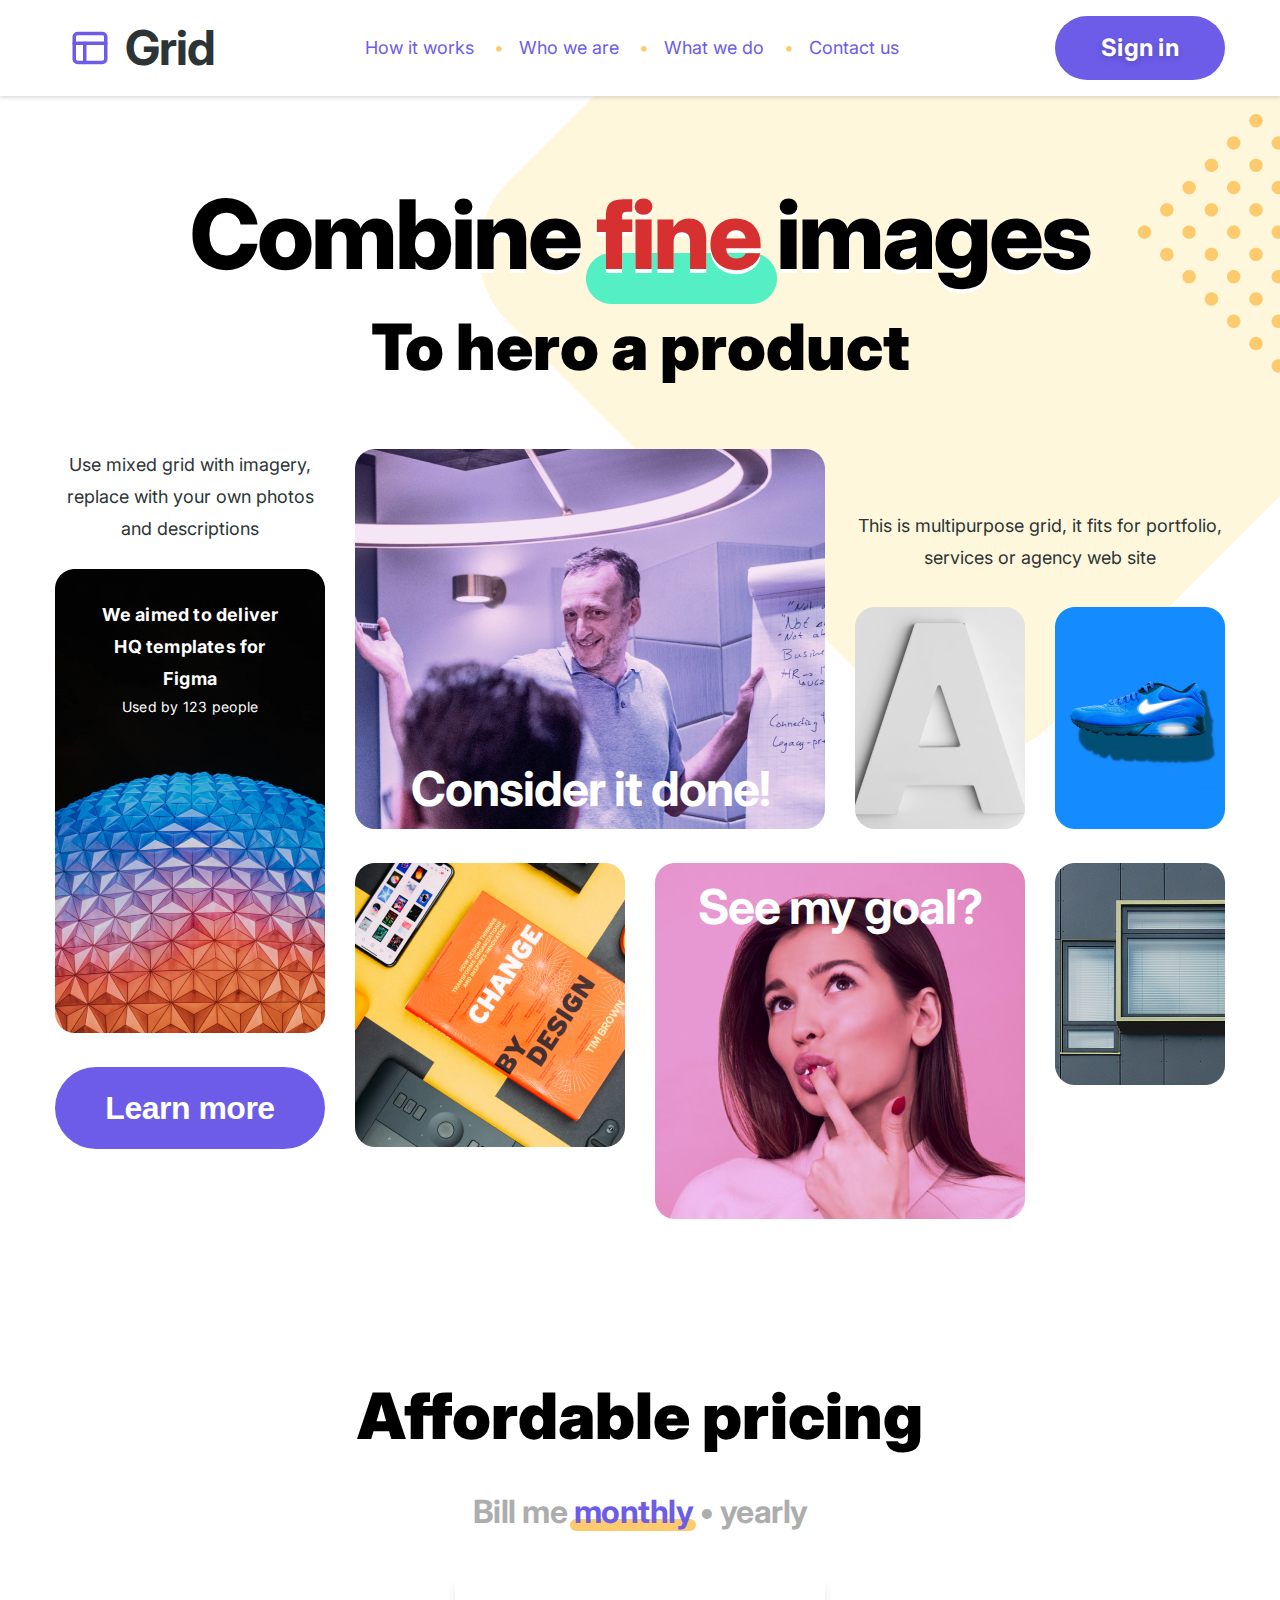
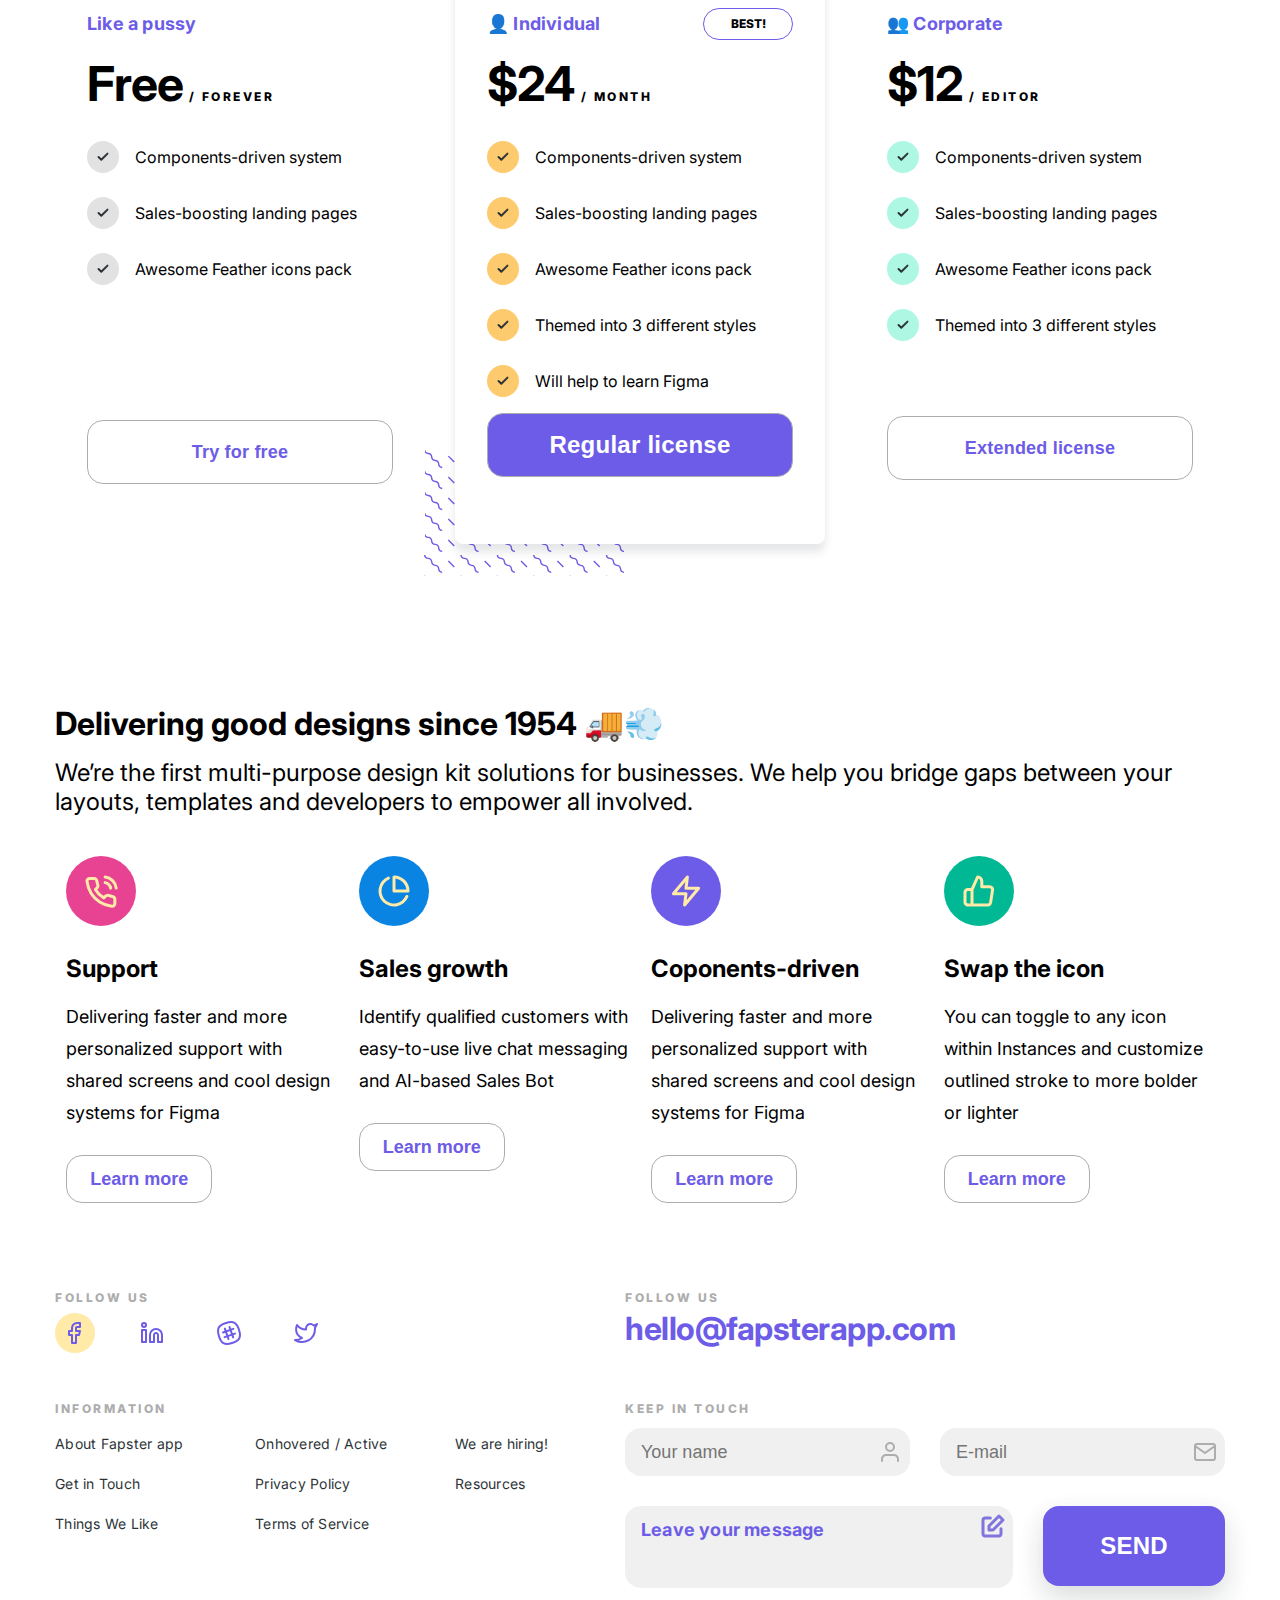
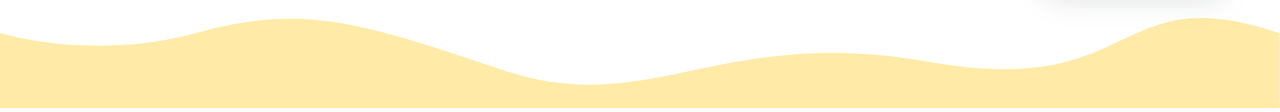
==== Lab1/index.html @ ec5af42c "[ ] Lab 1 - All code was contained in folder Lab1 and added gitignore" ====
<!DOCTYPE html>
<html lang="en">

<head>
	<meta charset="UTF-8">
	<meta http-equiv="X-UA-Compatible" content="IE=edge">
	<meta name="viewport" content="width=device-width, initial-scale=1.0">
	<title>Effective_lab</title>
	<link rel="stylesheet" href="./style.css">
	<link rel="preconnect" href="https://fonts.googleapis.com">
	<link rel="preconnect" href="https://fonts.gstatic.com" crossorigin>
	<link href="https://fonts.googleapis.com/css2?family=Inter:wght@300;400;500;600;700;800;900&display=swap"
		rel="stylesheet">
</head>

<body>
	<header>
		<div class="header-wraper">
			<div class="header--body">
				<div class="header--logo">
					<div class="header--burger">
						<span></span>
					</div>
					<img src="./assets/logo.svg" alt="Grid Logo" class="header--logoImg" />
					<h3 class="header--title">Grid</h3>
				</div>
				<nav class="header--nav">
					<ul class="header--navList">
						<li class="header--links"><a title="How it works">How it works</a></li>
						<li class="header--links"><a title="Who we are">Who we are</a></li>
						<li class="header--links"><a title="What we do">What we do</a></li>
						<li class="header--links"><a title="Contact us">Contact us</a></li>
					</ul>
				</nav>
				<buttton class="header--btn btn">Sign in</buttton>
			</div>
		</div>
	</header>

	<div class="container">

		<div class="line"></div>

		<main class="hero">
			<img src="./assets/Shape.png" alt="" class="hero--rect">
			<img src="./assets/Dots.png" alt="" class="hero--dots">
			<img src="./assets/underword.png" alt="" class="hero--under">

			<div class="hero__container">
				<h1 class="hero__title">Combine <span class="hero__title--highlight">fine</span> images</h1>
				<h2 class="hero__subtitle">To hero a product</h2>

				<div class="hero--grid">
					<div class="hero--box1">Use mixed grid with imagery, replace with your own photos and descriptions</div>
					<div class="hero--box2">
						<img src="./assets/main/box6.png" alt="" class="hero--gridImg">
						<h3 class="box-2-text grid-h3">See my goal?</h3>
					</div>
					<div class="hero--box3">
						<img src="./assets/main/box5.png" alt="" class="hero--gridImg">
					</div>
					<div class="hero--box4">
						<img src="./assets/main/box2.png" alt="" class="hero--gridImg">
						<p class="box-4-text">
							<b>We aimed to deliver HQ templates for Figma</b><br>
							Used by 123 people
						</p>
					</div>
					<div class="hero--box5">
						<img src="./assets/main/box4.png" alt="" class="hero--gridImg">
						<h3 class="box-5-text grid-h3">Consider it done!</h3>
					</div>
					<button class="hero--box6 btn">Learn more</button>
					<div class="hero--box7">
						<img src="./assets/main/box10.png" alt="" class="hero--gridImg">
					</div>
					<div class="hero--box8">
						<img src="./assets/main/box8.png" alt="" class="hero--gridImg">
					</div>
					<div class="hero--box9">
						<img src="./assets/main/box9.png" alt="" class="hero--gridImg">
					</div>
					<div class="hero--box10">This is multipurpose grid, it fits for portfolio, services or agency web site</div>
				</div>

			</div>
		</main>

		<div class="price">
			<h2 class="price__title">Affordable pricing</h2>
			<h3 class="price__subtitle">Bill me <span class="price--highlight">monthly</span> • yearly</h3>
			<img class="price--underYellow" src="./assets/price/underwordYellow.svg" alt="">
			<img src="./assets/wiggle.svg" alt="" class="price--wiggle">
			<div class="price__cards">

				<div class="price__card card--left">
					<h4 class="price__cardStatus">Like a pussy</h4>

					<p class="price__cardCost">Free<sub class="price--cardPeriod"> / forever</sub></p>

					<ul class="price__card--elements">
						<div class="price__card--element">
							<img src="./assets/checkMark.svg" alt="">
							<li class="price__card--discription">Components-driven system</li>
						</div>
						<div class="price__card--element">
							<img src="./assets/checkMark.svg" alt="">
							<li class="price__card--discription">Sales-boosting landing pages</li>
						</div>
						<div class="price__card--element">
							<img src="./assets/checkMark.svg" alt="">
							<li class="price__card--discription">Awesome Feather icons pack</li>
						</div>
					</ul>

					<button class="price--btn btn--left">Try for free</button>
				</div>

				<div class="price__card card--middle">
					<div class="price__card--desc">
						<h4 class="price__cardStatus">👤 Individual</h4>
						<div class="price__card--stiker">BEST!</div>
					</div>
					<p class="price__cardCost">$24<sub class="price--cardPeriod"> / month</sub></p>
					<ul class="price__card--elements">
						<div class="price__card--element">
							<img src="./assets/checkMarkYellow.svg" alt="">
							<li class="price__card--discription">Components-driven system</li>
						</div>
						<div class="price__card--element">
							<img src="./assets/checkMarkYellow.svg" alt="">
							<li class="price__card--discription">Sales-boosting landing pages</li>
						</div>
						<div class="price__card--element">
							<img src="./assets/checkMarkYellow.svg" alt="">
							<li class="price__card--discription">Awesome Feather icons pack</li>
						</div>
						<div class="price__card--element">
							<img src="./assets/checkMarkYellow.svg" alt="">
							<li class="price__card--discription">Themed into 3 different styles</li>
						</div>
						<div class="price__card--element">
							<img src="./assets/checkMarkYellow.svg" alt="">
							<li class="price__card--discription">Will help to learn Figma</li>
						</div>
					</ul>
					<button class="price--btn middle--btn">Regular license</button>
				</div>

				<div class="price__card card--right">
					<h4 class="price__cardStatus">👥 Corporate</h4>
					<p class="price__cardCost">$12<sub class="price--cardPeriod"> / EDITOR</sub></p>
					<ul class="price__card--elements">
						<div class="price__card--element">
							<img src="./assets/checkMarkGreen.svg" alt="">
							<li class="price__card--discription">Components-driven system</li>
						</div>
						<div class="price__card--element">
							<img src="./assets/checkMarkGreen.svg" alt="">
							<li class="price__card--discription">Sales-boosting landing pages</li>
						</div>
						<div class="price__card--element">
							<img src="./assets/checkMarkGreen.svg" alt="">
							<li class="price__card--discription">Awesome Feather icons pack</li>
						</div>
						<div class="price__card--element">
							<img src="./assets/checkMarkGreen.svg" alt="">
							<li class="price__card--discription">Themed into 3 different styles</li>
						</div>
					</ul>
					<button class="price--btn btn--right">Extended license</button>
				</div>

			</div> <!-- price__cards -->
		</div> <!-- price -->

		<div class="pros">
			<h2 class="pros__title">Delivering good designs since 1954 🚚💨</h2>
			<p class="pros__subtitle">We’re the first multi-purpose design kit solutions for businesses. We help you bridge
				gaps between your layouts, templates and developers to empower all involved.</p>
			<div class="pros__elements">

				<div class="pros__element">
					<img src="./assets/pros/phone.svg" alt="">
					<div class="pros__element--name">Support</div>
					<p class="pros__element--discription">Delivering faster and more personalized support with shared screens
						and
						cool design systems for Figma</p>
					<button class="pros__element--btn">Learn more</button>
				</div>

				<div class="pros__element">
					<img src="./assets/pros/piece.svg" alt="">
					<div class="pros__element--name">Sales growth</div>
					<p class="pros__element--discription">Identify qualified customers with easy-to-use live chat messaging and
						AI-based Sales Bot</p>
					<button class="pros__element--btn">Learn more</button>
				</div>


				<div class="pros__element">
					<img src="./assets/pros/zap.svg" alt="">
					<div class="pros__element--name">Coponents-driven</div>
					<p class="pros__element--discription">Delivering faster and more personalized support with shared screens
						and
						cool design systems for Figma</p>
					<button class="pros__element--btn">Learn more</button>
				</div>


				<div class="pros__element">
					<img src="./assets/pros/Like.svg" alt="">
					<div class="pros__element--name">Swap the icon</div>
					<p class="pros__element--discription">You can toggle to any icon within Instances and customize outlined
						stroke
						to more bolder or lighter</p>
					<button class="pros__element--btn">Learn more</button>
				</div>

			</div>
		</div>

		<footer>
			<div class="footer__container">

				<div class="footer__leftSide">
					<div class="footer--label label--social">follow us</div>
					<div class="footer__networks">
						<img class="footer__network network--highlight" src="./assets/footer/facebook.svg" alt="">
						<img class="footer__network" src="./assets/footer/linkedin.svg" alt="">
						<img class="footer__network" src="./assets/footer/slack.svg" alt="">
						<img class="footer__network" src="./assets/footer/twitter.svg" alt="">
					</div>

					<div class="footer__info">
						<div class="footer--label label--info">information</div>
						<div class="footer__info--components">
							<div class="footer__info--component comp--one">About Fapster app</div>
							<div class="footer__info--component comp--two">Get in Touch</div>
							<div class="footer__info--component comp--three">Things We Like</div>
							<div class="footer__info--component comp--four">Onhovered / Active</div>
							<div class="footer__info--component comp--five">Privacy Policy</div>
							<div class="footer__info--component comp--six">Terms of Service</div>
							<div class="footer__info--component comp--seven">We are hiring!</div>
							<div class="footer__info--component comp--eigth">Resources</div>
						</div>
					</div>

				</div> <!-- footer__leftSide -->

				<div class="footer__rightSide">
					<div class="footer--label">follow us</div>
					<h4 class="footer--mail">hello@fapsterapp.com</h4>

					<div class="footer__forms">
						<p class="footer--label label--forms">keep in touch</p>
						<div class="form__data">
							<input placeholder="Your name" id="name" type="text" class="form--name">
							<input placeholder="E-mail" id="email" type="email" class="form--mail">
						</div>
						<div class="form__feedback">
							<div class="form--message">
								<textarea name="" placeholder="Leave your message"></textarea>
							</div>
							<button class="form--send">SEND</button>
						</div>
					</div>
				</div>

			</div><!-- footer__container -->

		</footer>

	</div> <!-- container -->
	<img class="footer--wave" src="./assets/footer/wave.svg" alt="">
</body>

</html>
---- Lab1/style.css ----
:root {
	--main-white: white;
	--main-purple: #6C5CE7;
	--main-gray: #ADADAD;
	--main-text-color: #2D3436;
	--header-burger: #5C5C5C;
	--header-dots: #FDCB6E;
	--header-shadow: #26323829;
	--pricing-shadow: #2632381F;
	--text-shadow: 0px 2px 4px rgba(38, 50, 56, 0.16),
		0px 4px 8px rgba(38, 50, 56, 0.08);
	--form-input-bg: rgba(194, 194, 194, 0.24);
	--form-purple-border: rgba(108, 92, 231, 0.24);
	--footer-icons: #FFEAA7;

}

.container {
	width: 1170px;
	display: flex;
	flex-direction: column;
	justify-content: center;
	align-items: center;
	margin: 0 auto;
	max-width: 1440px;
}

body {
	font-family: 'Inter', sans-serif;
	position: relative;
	margin: 0 auto;
}

header {
	display: flex;
	justify-content: center;
	width: 100%;
	box-sizing: border-box;
	position: relative;
	z-index: 10;
	background: var(--main-white);
	box-shadow: 0 2px 4px var(--header-shadow);
}

.header::before {
	position: absolute;
	content: '';
	top: 0;
	left: 0;
	width: 100%;
	height: 100%;
	background-color: var(--main-white);
	z-index: 3;
}

/* Header wrap 1170 px */

.header-wraper {
	display: flex;
	width: 1170px;
	box-sizing: border-box;
}

.header--body {
	position: relative;
	width: 100%;
	box-sizing: border-box;
	display: flex;
	justify-content: space-between;
	height: 96px;
	align-items: center;
	background-color: var(--main-white);
}

.header--logo {
	display: flex;
	flex-direction: row;
	align-items: center;
}

.header--logoImg {
	width: 70px;
	height: 64px;
}

.header--title {
	margin: 0;
	font-weight: 700;
	font-size: 48px;
	line-height: 56px;
	letter-spacing: -1px;
	color: var(--main-text-color);
	position: relative;
	z-index: 5;
}

.header--nav {
	display: flex;
	font-weight: 400;
	font-size: 18px;
	line-height: 32px;
	color: var(--main-purple);
}

.header--navList {
	display: flex;
	flex-direction: row;
	gap: 15px;
	padding: 0;
	margin: 0;
	align-items: center;
}

.header--links:not(:last-child)::after {
	content: '•';
	padding-left: 15px;
	color: var(--header-dots);
}

.header--links {
	display: inline-block;
	list-style-type: none;
	cursor: pointer;
}

.header--links>a {
	display: inline-block;
	text-decoration: none;
}

.header--links>a::before {
	display: block;
	content: attr(title);
	font-weight: 700;
	letter-spacing: 0.2px;
	height: 0;
	overflow: hidden;
	visibility: hidden;
}

.header--btn {
	width: 170px;
	height: 64px;
	position: relative;
	z-index: 5;
	font-weight: 700;
	font-size: 24px;
	line-height: 36px;
	letter-spacing: 0.25px;
	color: var(--main-white);
	text-shadow: var(--text-shadow);
}

.btn {
	display: flex;
	align-items: center;
	cursor: pointer;
	justify-content: center;
	background: var(--main-purple);
	border-radius: 999px;
	color: var(--main-white);
	border: none;
}

.header--links>a:hover {
	font-weight: 700;
	letter-spacing: 0.2px;
	color: var(--main-text-color);
}

.hero--rect {
	position: absolute;
	z-index: 1;

	right: 0px;
	top: 1px;
	bottom: 530px;
}

.hero--dots {
	position: absolute;
	z-index: 1;
	width: 209px;
	height: 285px;
	right: 0px;
	top: 114px;
}

.hero--under {
	position: absolute;
	z-index: 1;
	width: 191px;
	height: 51px;
	top: 253px;
	left: calc(50% - 191px/2 + 41.5px);
}

.hero {
	align-items: center;
	text-align: center;
}

.hero__container {
	z-index: 2;
	position: relative;
}

.hero__title {
	font-weight: 800;
	font-size: 96px;
	text-shadow: 0px 4px 0px #FFFFFF;
	margin: 80px 0 16px 0;
	letter-spacing: -3px;
}

.hero__subtitle {
	font-weight: 900;
	font-size: 64px;
	margin: 0;
}

.hero__title--highlight {
	color: #D63031;
}

/* grid */

.hero--grid {
	display: grid;
	margin: 64px 0 80px;
	grid-template-columns: auto auto;
	grid-template-rows: auto auto;
	grid-gap: 30px;
	z-index: 2;
}

.hero--box1 {
	grid-area: 1 / 1 / 4 / 4;
	font-weight: 400;
	font-size: 18px;
	line-height: 32px;
	color: var(--main-text-color);
}

.hero--box2 {
	grid-area: 9 / 7 / 16 / 11;
	position: relative;
}

.hero--box3 {
	grid-area: 9 / 4 / 15 / 7;
}

.hero--box4 {
	grid-area: 3 / 1 / 13 / 4;
	position: relative;
	align-self: flex-end;
}

.hero--box5 {
	grid-area: 1 / 4 / 9 / 9;
	position: relative;
}

.hero--box6 {
	grid-area: 13 / 1 / 15 / 4;
	height: 82px;
	font-weight: 700;
	font-size: 32px;
	line-height: 48px;
	letter-spacing: -0.5px;
	cursor: pointer;
	color: #fff;
}

.hero--box7 {
	grid-area: 9 / 11 / 14 / 13;
}

.hero--box8 {
	grid-area: 4 / 9 / 9 / 11;
	align-self: flex-end;
}

.hero--box9 {
	grid-area: 4 / 11 / 9 / 13;
	align-self: flex-end;
}

.hero--box10 {
	grid-area: 3 / 9 / 4 / 13;
	font-weight: 400;
	font-size: 18px;
	line-height: 32px;
	color: var(--main-text-color);
}

.grid-h3 {
	margin: 0;
	font-weight: 700;
	font-size: 48px;
	line-height: 56px;
	text-align: center;
	letter-spacing: -1px;
	color: #fff;
	text-shadow: 0px 4px 0px var(--text-shadow);
}

.box-2-text {
	position: absolute;
	left: 16px;
	right: 16px;
	top: 16px;
}

.box-4-text {
	position: absolute;
	left: 16px;
	right: 16px;
	top: 16px;
	font-weight: 400;
	font-size: 14px;
	line-height: 24px;
	text-align: center;
	letter-spacing: 0.25px;
	color: #fff;
	padding: 0 16px;
}

.box-4-text>b {
	font-weight: 700;
	font-size: 18px;
	line-height: 32px;
	letter-spacing: 0.2px;
}

.box-5-text {
	position: absolute;
	left: 16px;
	right: 16px;
	bottom: 16px;
}

.btn {
	border-radius: 999px;
	background: #6C5CE7;
}

/* price */

.price {
	margin-top: 74px;
	text-align: center;
	position: relative;
	z-index: 2;
}

.price__title {
	font-weight: 900;
	font-size: 64px;
	line-height: 77px;
	margin: 0;
}

.price__subtitle {
	margin-top: 34px;
	margin-bottom: 40px;
	font-weight: 700;
	font-size: 32px;
	line-height: 48px;
	letter-spacing: -0.5px;
	color: var(--main-gray);
	z-index: 2;
	position: relative;
}

.price--highlight {
	color: var(--main-purple);
}

.price--underYellow {
	width: 126px;
	height: 12px;
	left: calc(50% - 126px/2 - 7px);
	top: 142px;
	position: absolute;
	z-index: 1;
}

.price--wiggle {
	height: 126px;
	left: 32%;
	right: 51.04%;
	top: 673px;
	position: absolute;
	z-index: 1;
}

.price__cards {
	display: flex;
	justify-content: space-around;
	z-index: 2;
	position: relative;
}

.price__card {
	height: 504px;
	width: 306px;
	padding: 32px;
	text-align: left;
	margin: 0 15px;
	z-index: 2;
	background-color: #fff;
}

.card--middle {
	border-radius: 8px;
	box-shadow: 0px 8px 8px rgba(38, 50, 56, 0.12);
}

.price__cardStatus {
	margin: 0;
	font-weight: 700;
	font-size: 18px;
	line-height: 32px;
	letter-spacing: 0.2px;
	color: #6C5CE7;
}

.price__card--stiker {
	border: 1px solid var(--main-purple);
	border-radius: 99px;
	width: 90px;
	height: 32px;
	text-align: center;
	align-items: center;
	margin: auto 0;
	box-sizing: border-box;
	padding-top: 7px;
	font-weight: 800;
	font-size: 12px;
}

.price__card--desc {
	display: flex;
	justify-content: space-between;
	text-align: center;
}

.price__card--elements {
	padding: 0;
	display: flex;
	flex-direction: column;
	align-items: flex-start;
	gap: 24px
}

.price__card--element {
	display: flex;
	align-items: center;
}

.price__card--discription {
	padding-left: 16px;
	list-style-type: none;
}

.price__cardCost {
	font-weight: 700;
	font-size: 48px;
	line-height: 56px;
	letter-spacing: -1px;
	margin: 16px 0 0 0;
}

.price--cardPeriod {
	vertical-align: baseline;
	text-transform: uppercase;
	font-size: 12px;
	letter-spacing: 2.5px;
	font-weight: 800;
}

.price__btn--container {
	position: absolute;

}

.price--btn {
	font-weight: 700;
	font-size: 18px;
	line-height: 32px;
	letter-spacing: 0.2px;
	height: 64px;
	border: 1px solid var(--main-gray);
	border-radius: 16px;
	background-color: #fff;
	width: 306px;
	color: #6C5CE7;
}

.middle--btn {
	background: #6C5CE7;
	color: #fff;
	font-weight: 700;
	font-size: 24px;
	line-height: 36px;
	letter-spacing: 0.25px;
}

.btn--left {
	position: relative;
	top: 119px;
}

.btn--right {
	position: relative;
	top: 59px;
}

/* pros */

.pros {
	margin-top: 80px;
	height: 666px;
}

.pros__title {
	margin-top: 80px;
	margin-bottom: 0;
	font-weight: 700;
	font-size: 32px;
}

.pros__subtitle {
	margin-top: 15px;
	font-weight: 400;
	font-size: 24px;
}

.pros__elements {
	margin-top: 40px;
	display: flex;
	justify-content: space-around;
}

.pros__element--name {
	margin-top: 24px;
	font-weight: 700;
	font-size: 24px;
}

.pros__element--discription {
	width: 270px;
	font-style: normal;
	font-weight: 400;
	font-size: 18px;
	line-height: 32px;
}

.pros__element--btn {
	margin-top: 8px;
	border: 1px solid var(--main-gray);
	border-radius: 16px;
	font-weight: 700;
	font-size: 18px;
	color: #6C5CE7;
	width: 146px;
	height: 48px;
	background-color: #fff;
}

/* footer */

footer { 
	width: 100%;
	padding: 0;
}

.footer__container {
	display: flex;
	position: relative;
	z-index: 2;
	/* width: 100%; */
}

.footer--label {
	font-weight: 800;
	font-size: 12px;
	line-height: 15px;
	letter-spacing: 2.5px;
	text-transform: uppercase;
	color: var(--main-gray);
}

.footer__networks {
	display: flex;
	flex-direction: row;
	margin-top: 8px;
	gap: 37px;
}

.footer__info--components {
	margin-top: 16px;
	display: grid;
	grid-template-columns: repeat(3, 170px);
	grid-template-rows: auto auto;
	grid-gap: 16px 30px;
	font-weight: 400;
	font-size: 14px;
	line-height: 24px;
	letter-spacing: 0.25px;
	color: var(--main-text-color);
}

.label--info {
	margin-top: 48px;
}

.comp--one {
	grid-area: 1 / 1;
}

.comp--two {
	grid-area: 2 / 1;
}

.comp--three {
	grid-area: 3 / 1;
}

.comp--four {
	grid-area: 1 / 2;
}

.comp--five {
	grid-area: 2;
}

.comp--six {
	grid-area: 3 / 2;
}

.comp--seven {
	grid-area: 1 / 3;
}

.comp--eigth {
	grid-area: 2 / 3;
}

.footer--mail {
	margin: 0;
	font-weight: 700;
	font-size: 32px;
	line-height: 48px;
	color: #6C5CE7;
	letter-spacing: -0.5px;
	flex: 1;
}

.label--forms {
	margin-top: 48px;
}

.form--name {
	background: url(./assets/footer/name.svg) no-repeat right;
	flex: 1;

}

.form__data>input {
	background-color: var(--form-input-bg);
}

.form__feedback>input {
	background-color: var(--form-input-bg);
}

.form--mail {
	background: url(./assets/footer/mail.svg) no-repeat right;
	flex: 1;
}

input,
textarea {
	padding: 8px 40px 8px 16px;
	width: 100%;
	box-sizing: border-box;
	outline: none;
	font-weight: 400;
	font-size: 18px;
	line-height: 32px;
	border: none;
	border-radius: 16px;
	background-color: var(--form-input-bg);
}

input:focus, textarea:focus {
	outline: 2px solid #6C5CE7;
}

.form__data {
	display: flex;
	flex-direction: row;
	gap: 30px;
}

.form__feedback {
	margin-top: 30px;
	display: flex;
	flex-direction: row;
	justify-content: space-between;
	gap: 30px;
	height: 80px;
}

.form__feedback > textarea {
	padding-bottom: 10px;
}

.form--message {
	color: #6C5CE7;
	background: url(./assets/footer/msg.svg) no-repeat right top;
	flex: 3 370px;
}

.form--message>textarea, .form--message > textarea::placeholder {
	font-family: 'Inter';
	font-weight: 700;
	padding-bottom: 10px;
	align-items: stretch;
	font-size: 18px;
	line-height: 32px;
	letter-spacing: 0.2px;
	color: var(--main-purple);
	border: none;
	resize: none;
}

.form--send {
	padding: 8px 16px;
	border: none;
	box-shadow: 0px 8px 24px rgba(38, 50, 56, 0.1), 0px 16px 32px rgba(38, 50, 56, 0.08);
	flex: 2 170px;
	border-radius: 16px;
	background: #6C5CE7;
	font-weight: 700;
	font-size: 24px;
	line-height: 36px;
	color: var(--main-white);
	letter-spacing: 0.25px;
}

.footer--wave {
	margin-top: 30px;
	width: 100%;
}
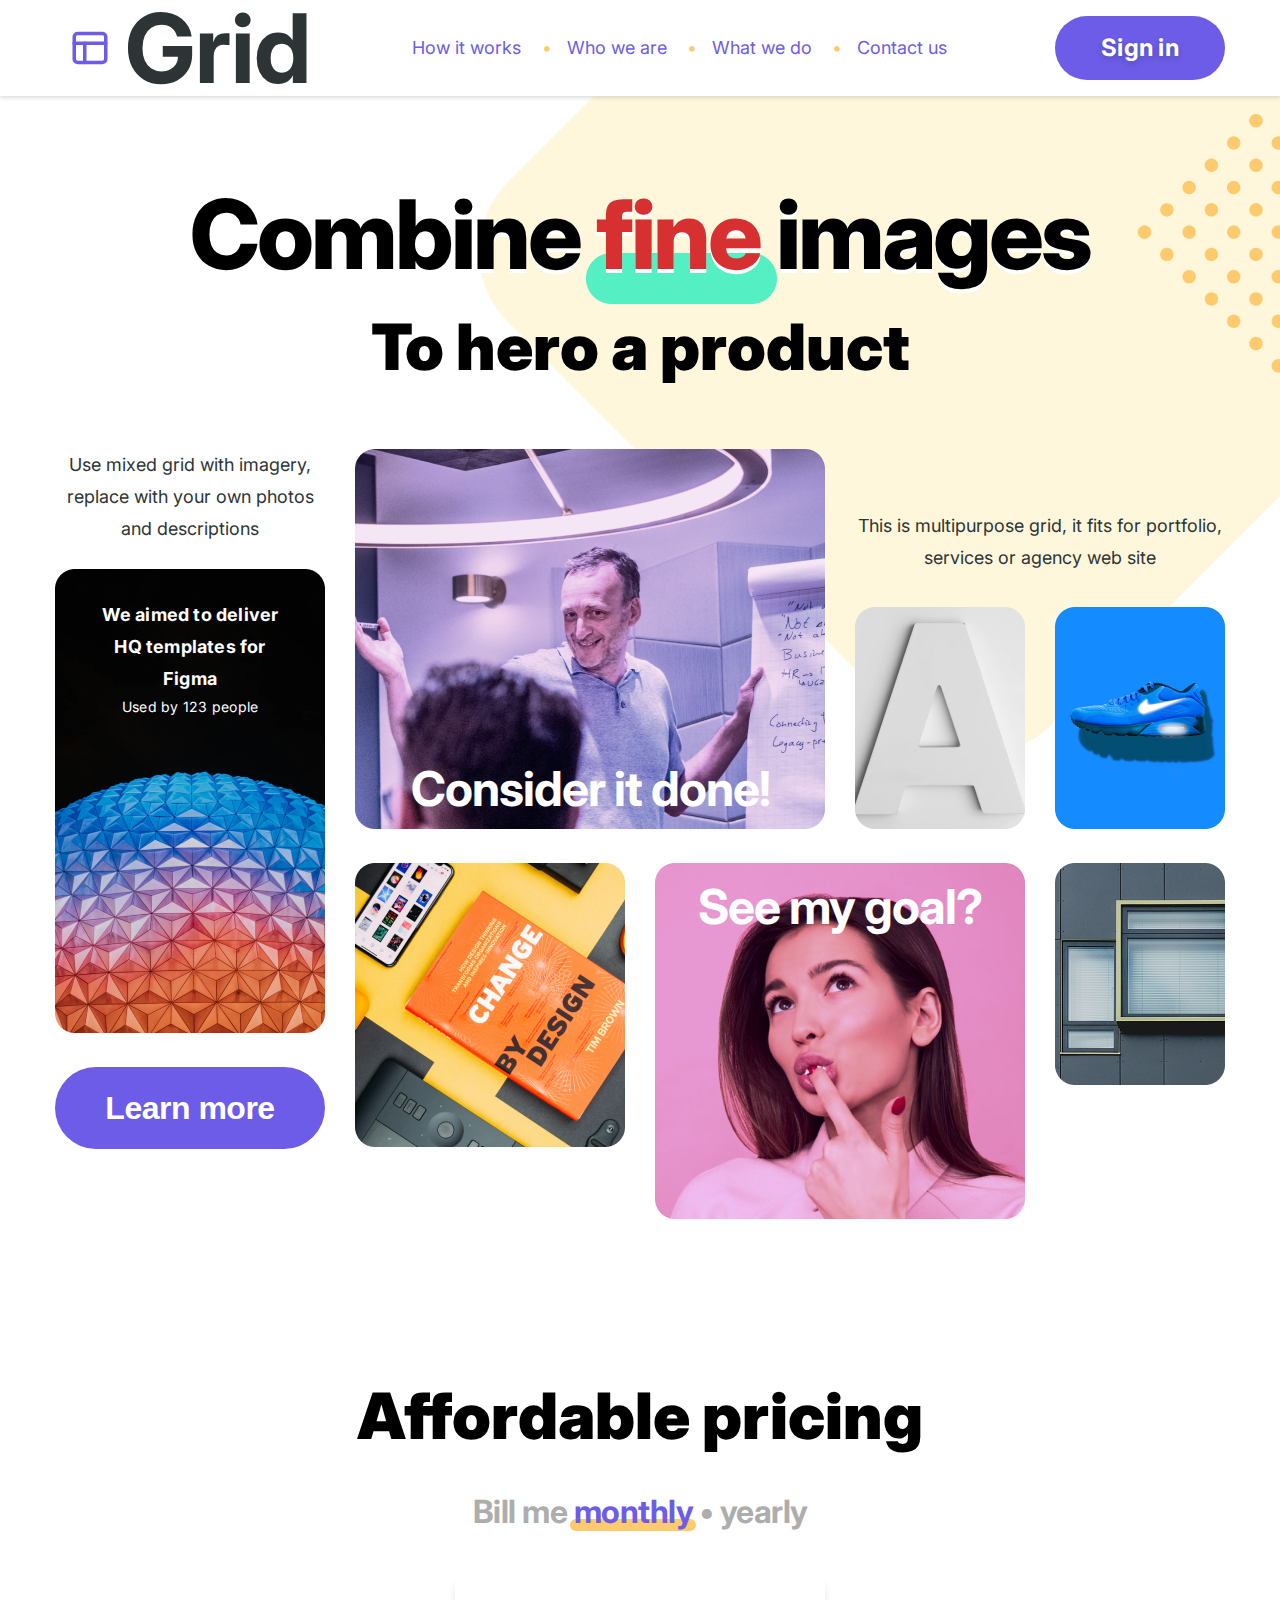
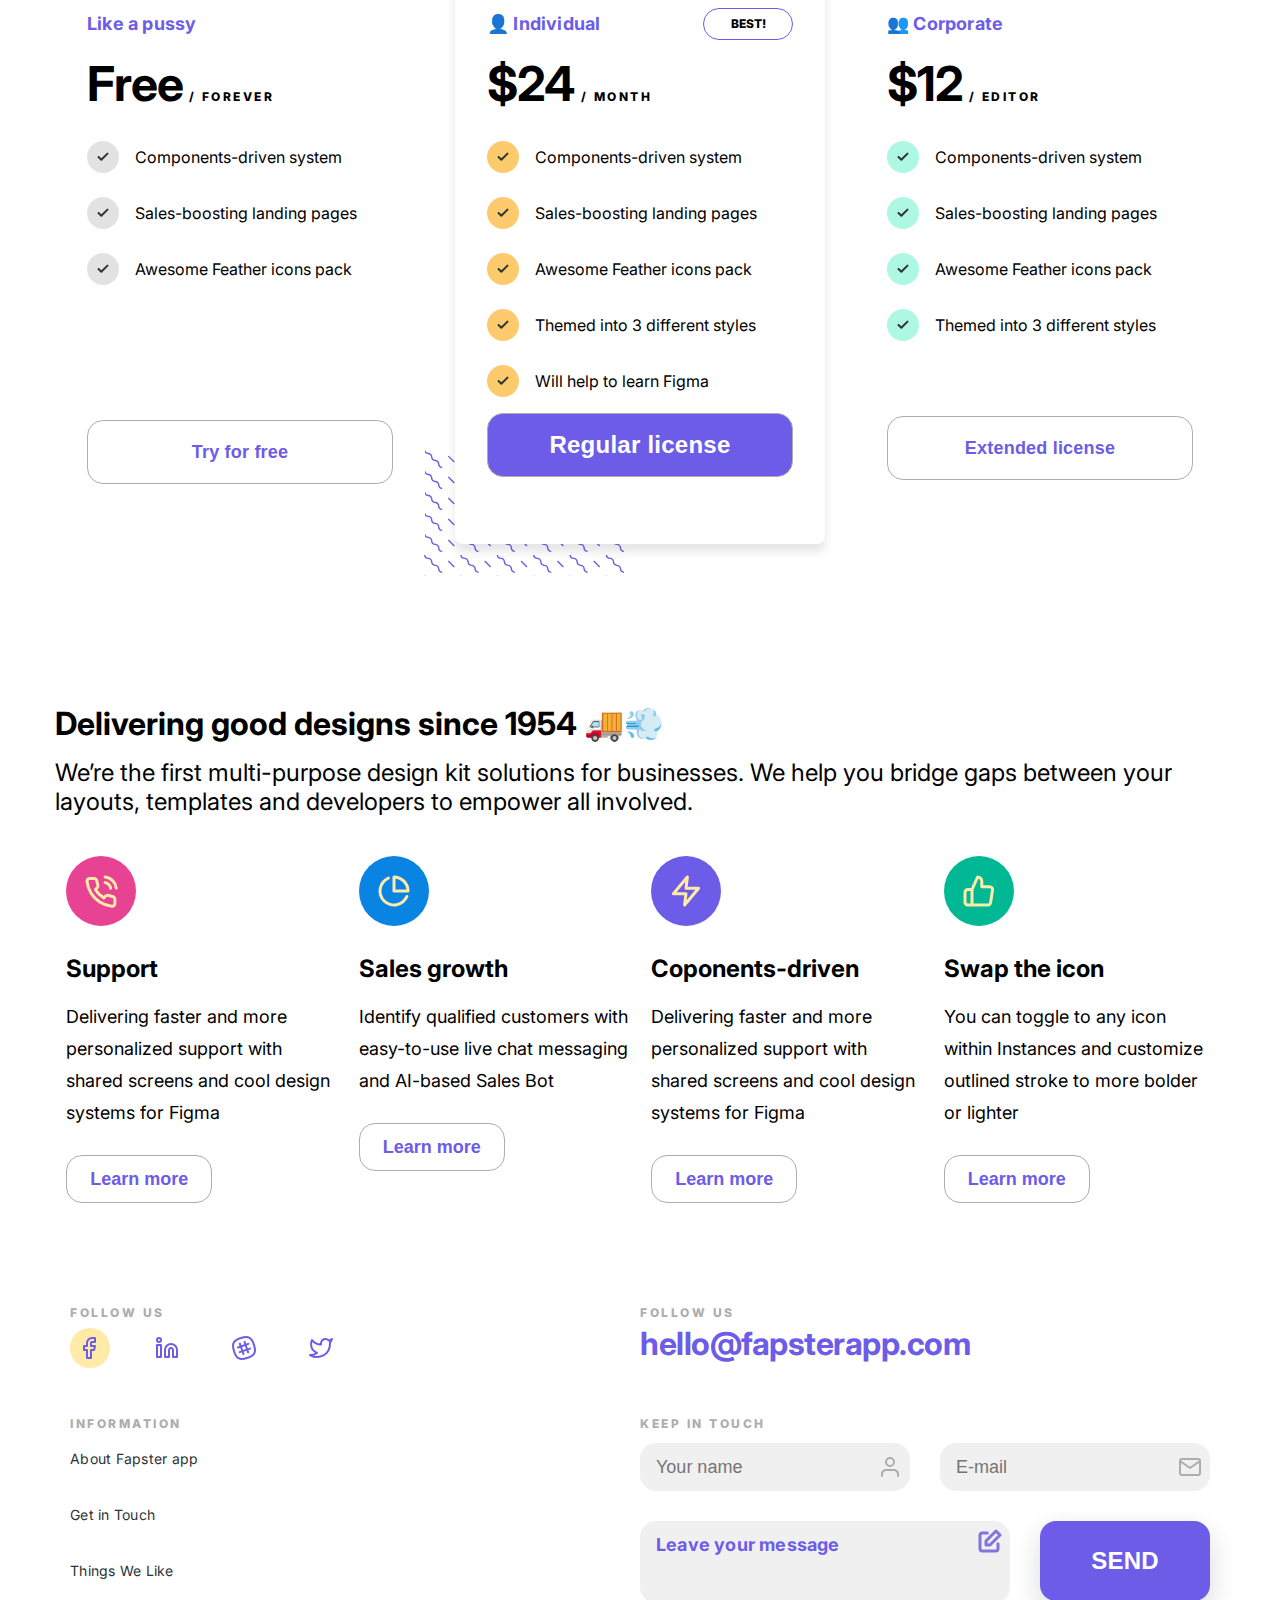
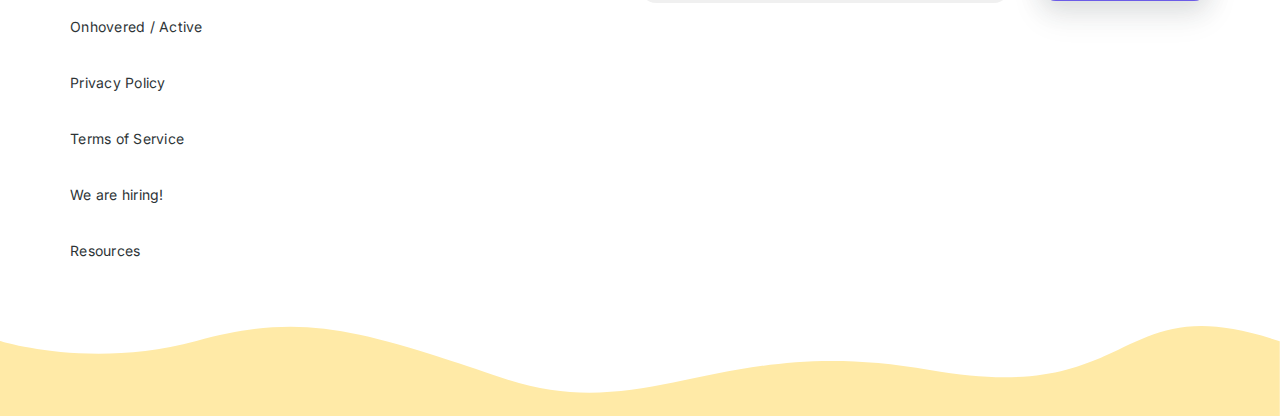
==== commit caeacead: "[Lab1]: Change class name in footer" ====
--- a/Lab1/index.html
+++ b/Lab1/index.html
@@ -171,8 +171,8 @@
 					<button class="price--btn btn--right">Extended license</button>
 				</div>
 
-			</div> <!-- price__cards -->
-		</div> <!-- price -->
+			</div>
+		</div>
 
 		<div class="pros">
 			<h2 class="pros__title">Delivering good designs since 1954 🚚💨</h2>
@@ -234,19 +234,19 @@
 
 					<div class="footer__info">
 						<div class="footer--label label--info">information</div>
-						<div class="footer__info--components">
-							<div class="footer__info--component comp--one">About Fapster app</div>
-							<div class="footer__info--component comp--two">Get in Touch</div>
-							<div class="footer__info--component comp--three">Things We Like</div>
-							<div class="footer__info--component comp--four">Onhovered / Active</div>
-							<div class="footer__info--component comp--five">Privacy Policy</div>
-							<div class="footer__info--component comp--six">Terms of Service</div>
-							<div class="footer__info--component comp--seven">We are hiring!</div>
-							<div class="footer__info--component comp--eigth">Resources</div>
-						</div>
-					</div>
-
-				</div> <!-- footer__leftSide -->
+						<div class="footer__info--links">
+							<div class="footer__info--link link--one">About Fapster app</div>
+							<div class="footer__info--link link--two">Get in Touch</div>
+							<div class="footer__info--link link--three">Things We Like</div>
+							<div class="footer__info--link link--four">Onhovered / Active</div>
+							<div class="footer__info--link link--five">Privacy Policy</div>
+							<div class="footer__info--link link--six">Terms of Service</div>
+							<div class="footer__info--link link--seven">We are hiring!</div>
+							<div class="footer__info--link link--eigth">Resources</div>
+						</div>
+					</div>
+
+				</div>
 
 				<div class="footer__rightSide">
 					<div class="footer--label">follow us</div>
@@ -267,11 +267,11 @@
 					</div>
 				</div>
 
-			</div><!-- footer__container -->
+			</div>
 
 		</footer>
 
-	</div> <!-- container -->
+	</div>
 	<img class="footer--wave" src="./assets/footer/wave.svg" alt="">
 </body>
 
--- a/Lab1/style.css
+++ b/Lab1/style.css
@@ -1,4 +1,16 @@
 :root {
+	/* Font size */
+	--main-font: ; 
+	--font-12: 12px;
+	--font-14: 14px;
+	--font-18: 18px;
+	--font-20: 20px;
+	--font-24: 24px;
+	--font-32: 32px;
+	--font-48: 48px;
+	--font-64: 64px;
+	--font-96: 96px;
+	/* Colors */
 	--main-white: white;
 	--main-purple: #6C5CE7;
 	--main-gray: #ADADAD;
@@ -6,13 +18,13 @@
 	--header-burger: #5C5C5C;
 	--header-dots: #FDCB6E;
 	--header-shadow: #26323829;
+	--hero__title--highlight: #D63031; 
 	--pricing-shadow: #2632381F;
 	--text-shadow: 0px 2px 4px rgba(38, 50, 56, 0.16),
 		0px 4px 8px rgba(38, 50, 56, 0.08);
 	--form-input-bg: rgba(194, 194, 194, 0.24);
 	--form-purple-border: rgba(108, 92, 231, 0.24);
 	--footer-icons: #FFEAA7;
-
 }
 
 .container {
@@ -26,7 +38,8 @@
 }
 
 body {
-	font-family: 'Inter', sans-serif;
+	font-family: 'Inter',
+		sans-serif;
 	position: relative;
 	margin: 0 auto;
 }
@@ -86,7 +99,7 @@
 .header--title {
 	margin: 0;
 	font-weight: 700;
-	font-size: 48px;
+	font-size: var(--font-96);
 	line-height: 56px;
 	letter-spacing: -1px;
 	color: var(--main-text-color);
@@ -97,7 +110,7 @@
 .header--nav {
 	display: flex;
 	font-weight: 400;
-	font-size: 18px;
+	font-size: var(--font-18);
 	line-height: 32px;
 	color: var(--main-purple);
 }
@@ -144,7 +157,7 @@
 	position: relative;
 	z-index: 5;
 	font-weight: 700;
-	font-size: 24px;
+	font-size: var(--font-24);
 	line-height: 36px;
 	letter-spacing: 0.25px;
 	color: var(--main-white);
@@ -207,20 +220,20 @@
 
 .hero__title {
 	font-weight: 800;
-	font-size: 96px;
-	text-shadow: 0px 4px 0px #FFFFFF;
+	font-size: var(--font-96);
+	text-shadow: 0px 4px 0px var(--main-white);
 	margin: 80px 0 16px 0;
 	letter-spacing: -3px;
 }
 
 .hero__subtitle {
 	font-weight: 900;
-	font-size: 64px;
+	font-size: var(--font-64);
 	margin: 0;
 }
 
 .hero__title--highlight {
-	color: #D63031;
+	color: var(--hero__title--highlight);
 }
 
 /* grid */
@@ -237,7 +250,7 @@
 .hero--box1 {
 	grid-area: 1 / 1 / 4 / 4;
 	font-weight: 400;
-	font-size: 18px;
+	font-size: var(--font-18);
 	line-height: 32px;
 	color: var(--main-text-color);
 }
@@ -266,11 +279,11 @@
 	grid-area: 13 / 1 / 15 / 4;
 	height: 82px;
 	font-weight: 700;
-	font-size: 32px;
+	font-size: var(--font-32);
 	line-height: 48px;
 	letter-spacing: -0.5px;
 	cursor: pointer;
-	color: #fff;
+	color: var(--main-white);
 }
 
 .hero--box7 {
@@ -290,7 +303,7 @@
 .hero--box10 {
 	grid-area: 3 / 9 / 4 / 13;
 	font-weight: 400;
-	font-size: 18px;
+	font-size: var(--font-18);
 	line-height: 32px;
 	color: var(--main-text-color);
 }
@@ -298,11 +311,11 @@
 .grid-h3 {
 	margin: 0;
 	font-weight: 700;
-	font-size: 48px;
+	font-size: var(--font-48);
 	line-height: 56px;
 	text-align: center;
 	letter-spacing: -1px;
-	color: #fff;
+	color: var(--main-white);
 	text-shadow: 0px 4px 0px var(--text-shadow);
 }
 
@@ -319,17 +332,17 @@
 	right: 16px;
 	top: 16px;
 	font-weight: 400;
-	font-size: 14px;
+	font-size: var(--font-14);
 	line-height: 24px;
 	text-align: center;
 	letter-spacing: 0.25px;
-	color: #fff;
+	color: var(--main-white);
 	padding: 0 16px;
 }
 
 .box-4-text>b {
 	font-weight: 700;
-	font-size: 18px;
+	font-size: var(--font-18);
 	line-height: 32px;
 	letter-spacing: 0.2px;
 }
@@ -343,7 +356,7 @@
 
 .btn {
 	border-radius: 999px;
-	background: #6C5CE7;
+	background: var(--main-purple);
 }
 
 /* price */
@@ -357,7 +370,7 @@
 
 .price__title {
 	font-weight: 900;
-	font-size: 64px;
+	font-size: var(--font-64);
 	line-height: 77px;
 	margin: 0;
 }
@@ -366,7 +379,7 @@
 	margin-top: 34px;
 	margin-bottom: 40px;
 	font-weight: 700;
-	font-size: 32px;
+	font-size: var(--font-32);
 	line-height: 48px;
 	letter-spacing: -0.5px;
 	color: var(--main-gray);
@@ -410,7 +423,7 @@
 	text-align: left;
 	margin: 0 15px;
 	z-index: 2;
-	background-color: #fff;
+	background-color: var(--main-white);
 }
 
 .card--middle {
@@ -421,10 +434,10 @@
 .price__cardStatus {
 	margin: 0;
 	font-weight: 700;
-	font-size: 18px;
+	font-size: var(--font-18);
 	line-height: 32px;
 	letter-spacing: 0.2px;
-	color: #6C5CE7;
+	color: var(--main-purple);
 }
 
 .price__card--stiker {
@@ -438,7 +451,7 @@
 	box-sizing: border-box;
 	padding-top: 7px;
 	font-weight: 800;
-	font-size: 12px;
+	font-size: var(--font-12);
 }
 
 .price__card--desc {
@@ -467,7 +480,7 @@
 
 .price__cardCost {
 	font-weight: 700;
-	font-size: 48px;
+	font-size: var(--font-48);
 	line-height: 56px;
 	letter-spacing: -1px;
 	margin: 16px 0 0 0;
@@ -476,7 +489,7 @@
 .price--cardPeriod {
 	vertical-align: baseline;
 	text-transform: uppercase;
-	font-size: 12px;
+	font-size: var(--font-12);
 	letter-spacing: 2.5px;
 	font-weight: 800;
 }
@@ -488,22 +501,22 @@
 
 .price--btn {
 	font-weight: 700;
-	font-size: 18px;
+	font-size: var(--font-18);
 	line-height: 32px;
 	letter-spacing: 0.2px;
 	height: 64px;
 	border: 1px solid var(--main-gray);
 	border-radius: 16px;
-	background-color: #fff;
+	background-color: var(--main-white);
 	width: 306px;
-	color: #6C5CE7;
+	color: var(--main-purple);
 }
 
 .middle--btn {
-	background: #6C5CE7;
-	color: #fff;
-	font-weight: 700;
-	font-size: 24px;
+	background: var(--main-purple);
+	color: var(--main-white);
+	font-weight: 700;
+	font-size: var(--font-24);
 	line-height: 36px;
 	letter-spacing: 0.25px;
 }
@@ -529,13 +542,13 @@
 	margin-top: 80px;
 	margin-bottom: 0;
 	font-weight: 700;
-	font-size: 32px;
+	font-size: var(--font-32);
 }
 
 .pros__subtitle {
 	margin-top: 15px;
 	font-weight: 400;
-	font-size: 24px;
+	font-size: var(--font-24);
 }
 
 .pros__elements {
@@ -547,14 +560,14 @@
 .pros__element--name {
 	margin-top: 24px;
 	font-weight: 700;
-	font-size: 24px;
+	font-size: var(--font-24);
 }
 
 .pros__element--discription {
 	width: 270px;
 	font-style: normal;
 	font-weight: 400;
-	font-size: 18px;
+	font-size: var(--font-18);
 	line-height: 32px;
 }
 
@@ -563,21 +576,21 @@
 	border: 1px solid var(--main-gray);
 	border-radius: 16px;
 	font-weight: 700;
-	font-size: 18px;
-	color: #6C5CE7;
+	font-size: var(--font-18);
+	color: var(--main-purple);
 	width: 146px;
 	height: 48px;
-	background-color: #fff;
+	background-color: var(--main-white);
 }
 
 /* footer */
 
 footer { 
 	width: 100%;
-	padding: 0;
 }
 
 .footer__container {
+	padding: 15px;
 	display: flex;
 	position: relative;
 	z-index: 2;
@@ -586,7 +599,7 @@
 
 .footer--label {
 	font-weight: 800;
-	font-size: 12px;
+	font-size: var(--font-12);
 	line-height: 15px;
 	letter-spacing: 2.5px;
 	text-transform: uppercase;
@@ -600,14 +613,14 @@
 	gap: 37px;
 }
 
-.footer__info--components {
+.footer__info--link {
 	margin-top: 16px;
 	display: grid;
 	grid-template-columns: repeat(3, 170px);
 	grid-template-rows: auto auto;
 	grid-gap: 16px 30px;
 	font-weight: 400;
-	font-size: 14px;
+	font-size: var(--font-14);
 	line-height: 24px;
 	letter-spacing: 0.25px;
 	color: var(--main-text-color);
@@ -652,9 +665,9 @@
 .footer--mail {
 	margin: 0;
 	font-weight: 700;
-	font-size: 32px;
+	font-size: var(--font-32);
 	line-height: 48px;
-	color: #6C5CE7;
+	color: var(--main-purple);
 	letter-spacing: -0.5px;
 	flex: 1;
 }
@@ -689,7 +702,7 @@
 	box-sizing: border-box;
 	outline: none;
 	font-weight: 400;
-	font-size: 18px;
+	font-size: var(--font-18);
 	line-height: 32px;
 	border: none;
 	border-radius: 16px;
@@ -697,7 +710,7 @@
 }
 
 input:focus, textarea:focus {
-	outline: 2px solid #6C5CE7;
+	outline: 2px solid var(--main-purple);
 }
 
 .form__data {
@@ -720,7 +733,7 @@
 }
 
 .form--message {
-	color: #6C5CE7;
+	color: var(--main-purple);
 	background: url(./assets/footer/msg.svg) no-repeat right top;
 	flex: 3 370px;
 }
@@ -730,7 +743,7 @@
 	font-weight: 700;
 	padding-bottom: 10px;
 	align-items: stretch;
-	font-size: 18px;
+	font-size: var(--font-18);
 	line-height: 32px;
 	letter-spacing: 0.2px;
 	color: var(--main-purple);
@@ -744,9 +757,9 @@
 	box-shadow: 0px 8px 24px rgba(38, 50, 56, 0.1), 0px 16px 32px rgba(38, 50, 56, 0.08);
 	flex: 2 170px;
 	border-radius: 16px;
-	background: #6C5CE7;
-	font-weight: 700;
-	font-size: 24px;
+	background: var(--main-purple);
+	font-weight: 700;
+	font-size: var(--font-24);
 	line-height: 36px;
 	color: var(--main-white);
 	letter-spacing: 0.25px;
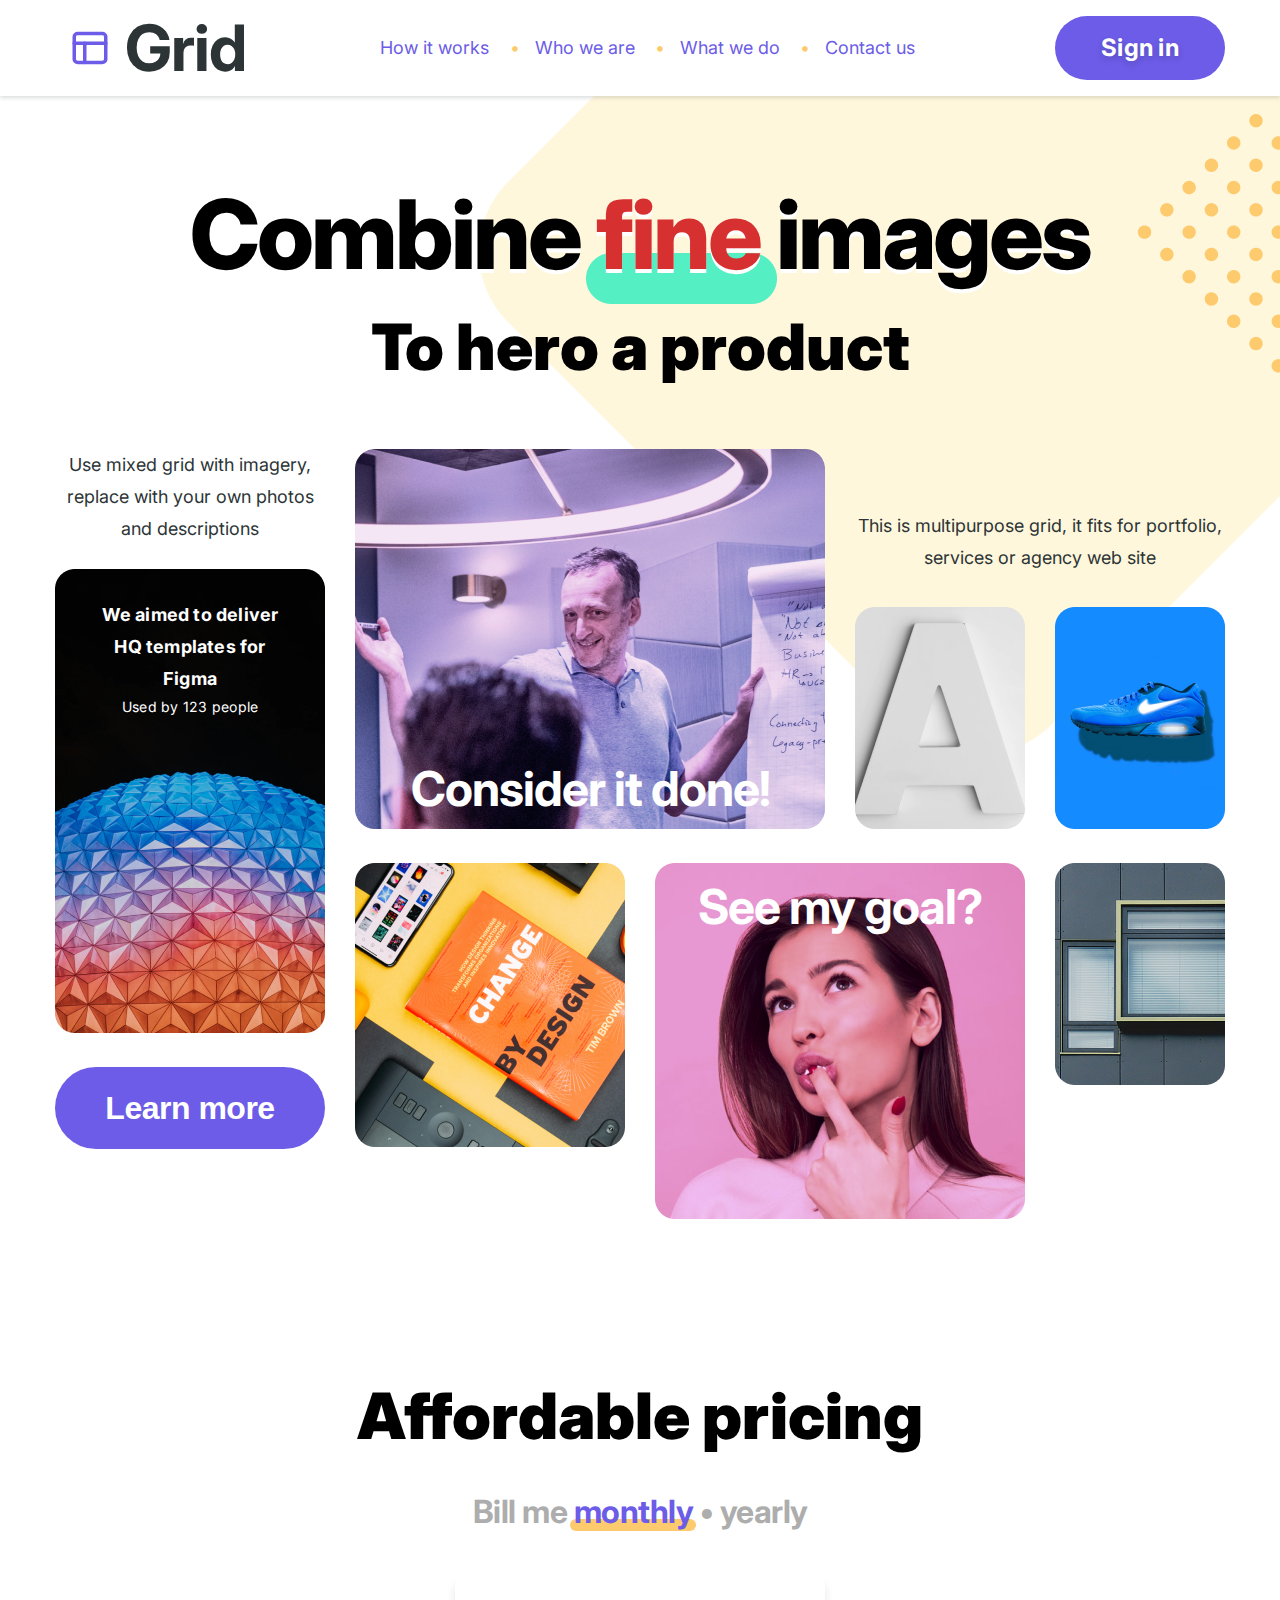
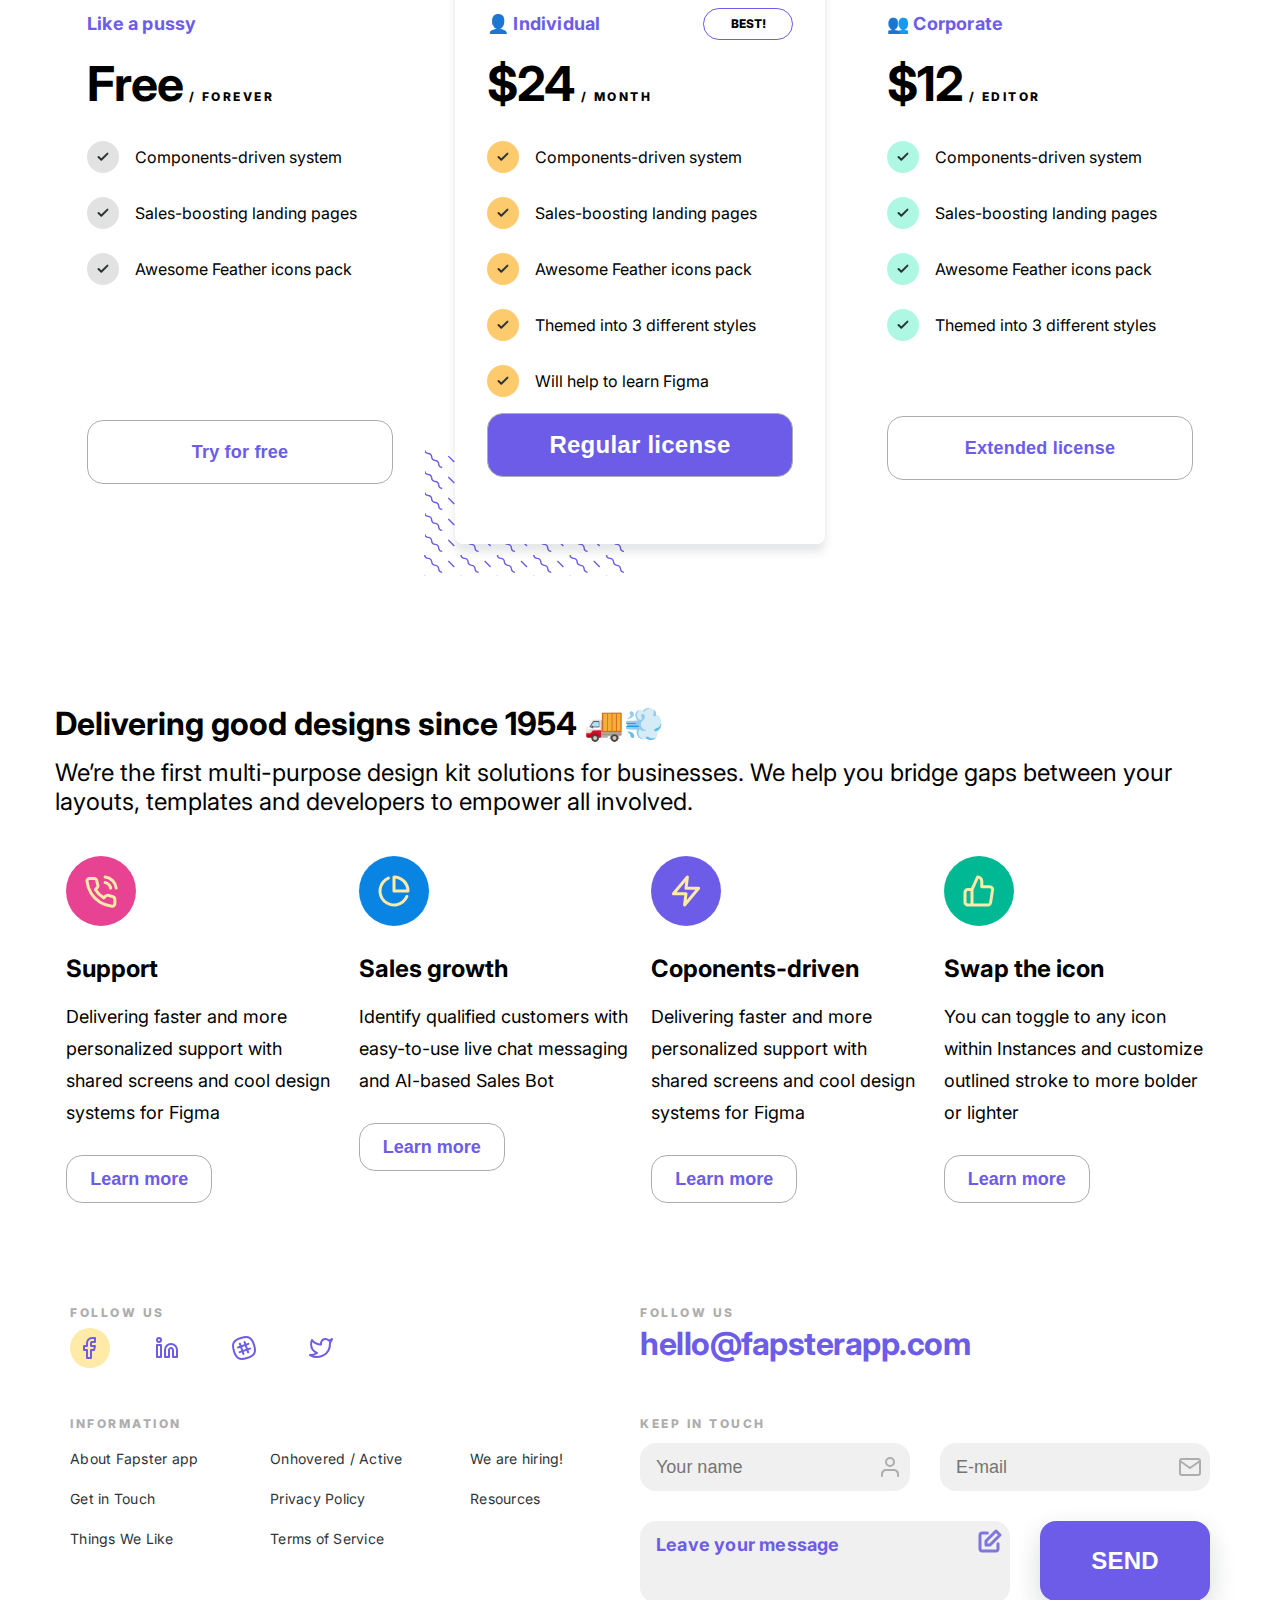
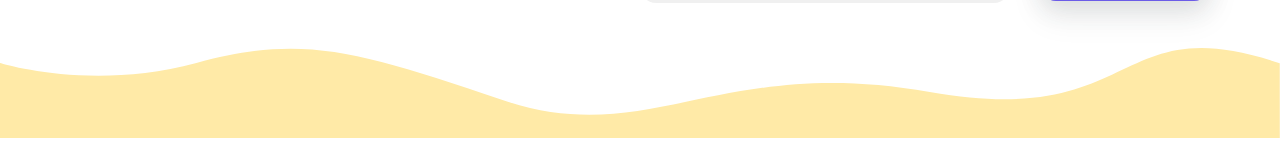
==== commit 5da6347c: "[Lab1]: Resolve some troubles and change code html for validation" ====
--- a/Lab1/index.html
+++ b/Lab1/index.html
@@ -21,7 +21,7 @@
 					<div class="header--burger">
 						<span></span>
 					</div>
-					<img src="./assets/logo.svg" alt="Grid Logo" class="header--logoImg" />
+					<img src="./assets/logo.svg" alt="Grid Logo" class="header--logoImg">
 					<h3 class="header--title">Grid</h3>
 				</div>
 				<nav class="header--nav">
@@ -32,7 +32,7 @@
 						<li class="header--links"><a title="Contact us">Contact us</a></li>
 					</ul>
 				</nav>
-				<buttton class="header--btn btn">Sign in</buttton>
+				<a class="header--btn btn">Sign in</a>
 			</div>
 		</div>
 	</header>
@@ -99,18 +99,18 @@
 					<p class="price__cardCost">Free<sub class="price--cardPeriod"> / forever</sub></p>
 
 					<ul class="price__card--elements">
-						<div class="price__card--element">
+						<li class="price__card--element">
 							<img src="./assets/checkMark.svg" alt="">
-							<li class="price__card--discription">Components-driven system</li>
-						</div>
-						<div class="price__card--element">
+							<div class="price__card--discription">Components-driven system</div>
+						</li>
+						<li class="price__card--element">
 							<img src="./assets/checkMark.svg" alt="">
-							<li class="price__card--discription">Sales-boosting landing pages</li>
-						</div>
-						<div class="price__card--element">
+							<div class="price__card--discription">Sales-boosting landing pages</div>
+						</li>
+						<li class="price__card--element">
 							<img src="./assets/checkMark.svg" alt="">
-							<li class="price__card--discription">Awesome Feather icons pack</li>
-						</div>
+							<div class="price__card--discription">Awesome Feather icons pack</div>
+						</li>
 					</ul>
 
 					<button class="price--btn btn--left">Try for free</button>
@@ -123,26 +123,26 @@
 					</div>
 					<p class="price__cardCost">$24<sub class="price--cardPeriod"> / month</sub></p>
 					<ul class="price__card--elements">
-						<div class="price__card--element">
-							<img src="./assets/checkMarkYellow.svg" alt="">
-							<li class="price__card--discription">Components-driven system</li>
-						</div>
-						<div class="price__card--element">
-							<img src="./assets/checkMarkYellow.svg" alt="">
-							<li class="price__card--discription">Sales-boosting landing pages</li>
-						</div>
-						<div class="price__card--element">
-							<img src="./assets/checkMarkYellow.svg" alt="">
-							<li class="price__card--discription">Awesome Feather icons pack</li>
-						</div>
-						<div class="price__card--element">
-							<img src="./assets/checkMarkYellow.svg" alt="">
-							<li class="price__card--discription">Themed into 3 different styles</li>
-						</div>
-						<div class="price__card--element">
-							<img src="./assets/checkMarkYellow.svg" alt="">
-							<li class="price__card--discription">Will help to learn Figma</li>
-						</div>
+						<li class="price__card--element">
+							<img src="./assets/checkMarkYellow.svg" alt="">
+							<div class="price__card--discription">Components-driven system</div>
+						</li>
+						<li class="price__card--element">
+							<img src="./assets/checkMarkYellow.svg" alt="">
+							<div class="price__card--discription">Sales-boosting landing pages</div>
+						</li>
+						<li class="price__card--element">
+							<img src="./assets/checkMarkYellow.svg" alt="">
+							<div class="price__card--discription">Awesome Feather icons pack</div>
+						</li>
+						<li class="price__card--element">
+							<img src="./assets/checkMarkYellow.svg" alt="">
+							<div class="price__card--discription">Themed into 3 different styles</div>
+						</li>
+						<li class="price__card--element">
+							<img src="./assets/checkMarkYellow.svg" alt="">
+							<div class="price__card--discription">Will help to learn Figma</div>
+						</li>
 					</ul>
 					<button class="price--btn middle--btn">Regular license</button>
 				</div>
@@ -151,22 +151,22 @@
 					<h4 class="price__cardStatus">👥 Corporate</h4>
 					<p class="price__cardCost">$12<sub class="price--cardPeriod"> / EDITOR</sub></p>
 					<ul class="price__card--elements">
-						<div class="price__card--element">
-							<img src="./assets/checkMarkGreen.svg" alt="">
-							<li class="price__card--discription">Components-driven system</li>
-						</div>
-						<div class="price__card--element">
-							<img src="./assets/checkMarkGreen.svg" alt="">
-							<li class="price__card--discription">Sales-boosting landing pages</li>
-						</div>
-						<div class="price__card--element">
-							<img src="./assets/checkMarkGreen.svg" alt="">
-							<li class="price__card--discription">Awesome Feather icons pack</li>
-						</div>
-						<div class="price__card--element">
-							<img src="./assets/checkMarkGreen.svg" alt="">
-							<li class="price__card--discription">Themed into 3 different styles</li>
-						</div>
+						<li class="price__card--element">
+							<img src="./assets/checkMarkGreen.svg" alt="">
+							<div class="price__card--discription">Components-driven system</div>
+						</li>
+						<li class="price__card--element">
+							<img src="./assets/checkMarkGreen.svg" alt="">
+							<div class="price__card--discription">Sales-boosting landing pages</div>
+						</li>
+						<li class="price__card--element">
+							<img src="./assets/checkMarkGreen.svg" alt="">
+							<div class="price__card--discription">Awesome Feather icons pack</div>
+						</li>
+						<li class="price__card--element">
+							<img src="./assets/checkMarkGreen.svg" alt="">
+							<div class="price__card--discription">Themed into 3 different styles</div>
+						</li>
 					</ul>
 					<button class="price--btn btn--right">Extended license</button>
 				</div>
@@ -260,7 +260,7 @@
 						</div>
 						<div class="form__feedback">
 							<div class="form--message">
-								<textarea name="" placeholder="Leave your message"></textarea>
+								<textarea name="text" placeholder="Leave your message"></textarea>
 							</div>
 							<button class="form--send">SEND</button>
 						</div>
--- a/Lab1/style.css
+++ b/Lab1/style.css
@@ -99,7 +99,7 @@
 .header--title {
 	margin: 0;
 	font-weight: 700;
-	font-size: var(--font-96);
+	font-size: var(--font-64);
 	line-height: 56px;
 	letter-spacing: -1px;
 	color: var(--main-text-color);
@@ -613,7 +613,7 @@
 	gap: 37px;
 }
 
-.footer__info--link {
+.footer__info--links {
 	margin-top: 16px;
 	display: grid;
 	grid-template-columns: repeat(3, 170px);
@@ -630,35 +630,35 @@
 	margin-top: 48px;
 }
 
-.comp--one {
+.link--one {
 	grid-area: 1 / 1;
 }
 
-.comp--two {
+.link--two {
 	grid-area: 2 / 1;
 }
 
-.comp--three {
+.link--three {
 	grid-area: 3 / 1;
 }
 
-.comp--four {
+.link--four {
 	grid-area: 1 / 2;
 }
 
-.comp--five {
+.link--five {
 	grid-area: 2;
 }
 
-.comp--six {
+.link--six {
 	grid-area: 3 / 2;
 }
 
-.comp--seven {
+.link--seven {
 	grid-area: 1 / 3;
 }
 
-.comp--eigth {
+.link--eigth {
 	grid-area: 2 / 3;
 }
 
